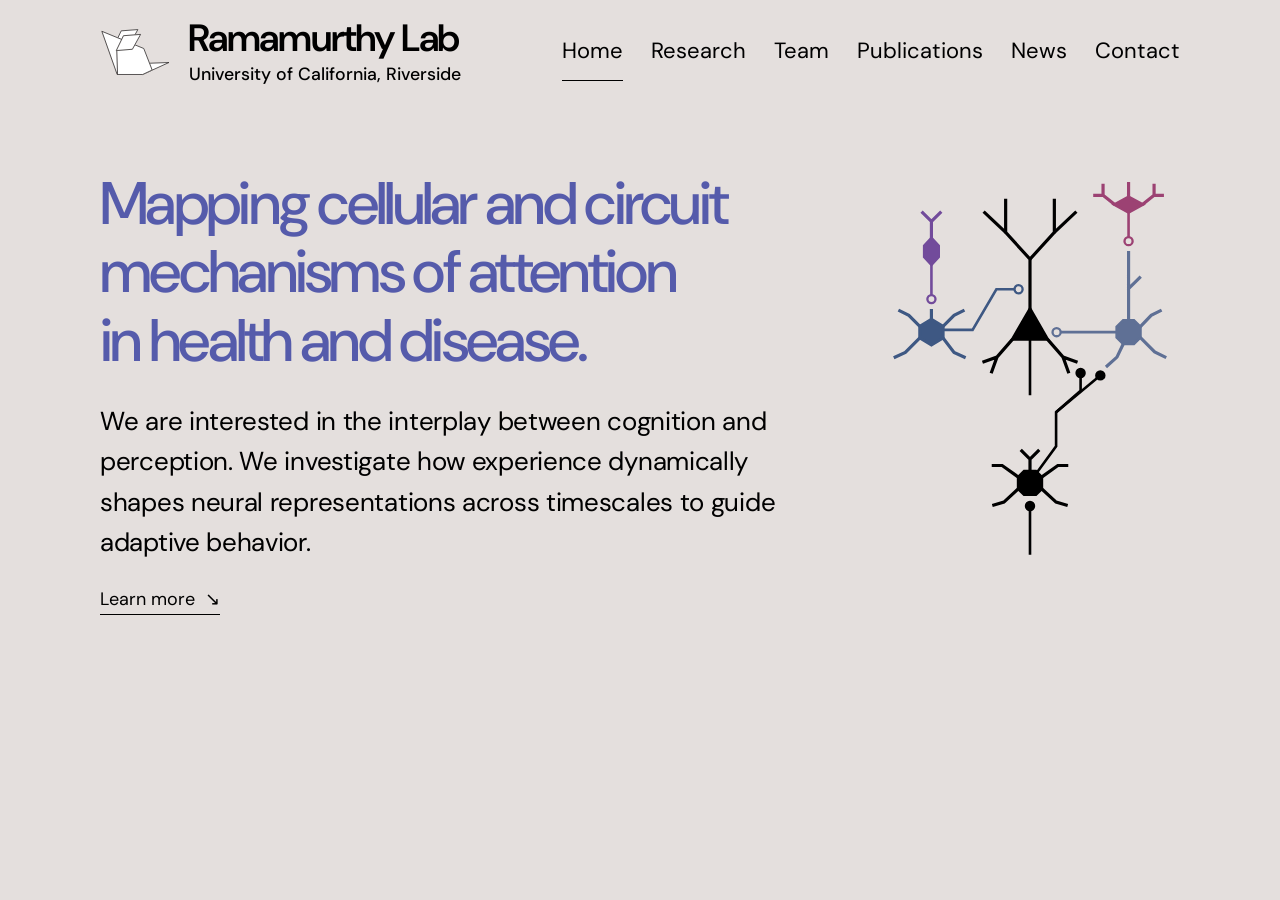
==== index.html @ 8defeff4 "Apply the selected Light taupe background Set the shared page background to #e4dfdd, update the brow" ====
<!doctype html>
<html lang="en">
<head>
  <meta charset="utf-8">
  <meta name="viewport" content="width=device-width, initial-scale=1">
  <meta name="description" content="The Ramamurthy Lab at UC Riverside maps cellular and circuit mechanisms of attention in health and disease.">
  <meta name="theme-color" content="#e4dfdd">
  <title>Ramamurthy Lab | UC Riverside</title>
  <link rel="icon" href="/assets/favicon.ico" sizes="16x16 32x32 48x48">
  <link rel="icon" type="image/png" href="/assets/favicon-32.png" sizes="32x32">
  <link rel="icon" type="image/svg+xml" href="/assets/favicon.svg" sizes="any">
  <link rel="apple-touch-icon" href="/assets/apple-touch-icon.png" sizes="180x180">
  <link rel="stylesheet" href="/styles.css?v=10">
  <script src="/script.js?v=2" defer></script>
  <link rel="canonical" href="https://ramamurthylab.github.io/">
</head>
<body>
  <a class="skip-link" href="#main">Skip to content</a>
  <header class="site-header wrap">
    <a class="wordmark" href="/" aria-label="Ramamurthy Lab home">
      <img class="wordmark-logo" src="/assets/lab-logo.svg" width="160" height="111" alt="">
      <span class="wordmark-text"><span class="wordmark-name">Ramamurthy Lab</span><span class="wordmark-affiliation">University of California, Riverside</span></span>
    </a>
    <button class="menu-toggle" type="button" aria-expanded="false" aria-controls="main-nav" hidden>Menu <span aria-hidden="true">+</span></button>
    <nav id="main-nav" aria-label="Main navigation">
      <a href="/" aria-current="page">Home</a>
      <a href="/research/">Research</a>
      <a href="/team/">Team</a>
      <a href="/publications/">Publications</a>
      <a href="/news/">News</a>
      <a href="/contact/">Contact</a>
    </nav>
  </header>

  <main id="main">
    <section class="hero wrap" id="home" aria-labelledby="hero-title">
      <div class="hero-copy">
        <h1 id="hero-title">Mapping cellular and circuit<br class="wide-break"> mechanisms of attention<br class="wide-break"> in health and disease.</h1>
        <p class="hero-intro">We are interested in the interplay between cognition and perception. We investigate how experience dynamically shapes neural representations across timescales to guide adaptive behavior.</p>
        <a class="text-link hero-link" href="/research/">Learn more <span aria-hidden="true">↘</span></a>
      </div>
      <figure class="hero-visual">
        <!-- circuit:start -->
<svg class="attention-circuit" xmlns="http://www.w3.org/2000/svg" width="600" height="760" viewBox="0 0 600 760" fill="none" role="img" aria-label="Selected cortical circuit motifs" aria-describedby="circuit-desc">
  <desc id="circuit-desc">Balanced angular illustration of selected cortical inhibitory and feedforward circuit motifs. VIP inhibits SST neurons, which target pyramidal dendrites; NDNF inhibits PV neurons, which target the pyramidal perisomatic region. A lower excitatory neuron provides feedforward input to the pyramidal and PV neurons. Cell bodies are filled. Open circular terminals indicate inhibition and filled circular terminals indicate excitation. Each of the four interneurons has a distinct coordinated color. The background is transparent. This is a selection of connections, not a complete wiring diagram.</desc>
  <!-- Editing identities are retained in IDs; no labels are displayed.
       All synaptic terminals have the same radius. Inhibitory contacts are open;
       excitatory contacts and all somata are filled as requested.
       Every marker has an 8-unit visible gap to its postsynaptic target,
       measured between painted edges, including strokes and angled surfaces.
       Cell colors are illustrative, not a universal molecular palette.
       Evidence and scope: see CIRCUIT-SOURCES.md. -->
  <g stroke-linejoin="miter" stroke-linecap="butt" stroke-miterlimit="4" stroke-width="5.5">
    <g id="pyramidal-neuron" stroke="#000000">
      <path id="pyramidal-soma" fill="#000000" d="M300 280 270 332H330Z"/>
      <path id="pyramidal-apical" d="M300 280V194L258 148V90"/>
      <path id="pyramidal-apical-fork" d="M300 194 342 148V90"/>
      <path id="pyramidal-tuft-left" d="M258 148 220 112"/>
      <path id="pyramidal-tuft-right" d="M342 148 380 112"/>
      <path id="pyramidal-basal-left" d="M270 332 243 363 218 372 M243 363 233 391"/>
      <path id="pyramidal-basal-right" d="M330 332 357 363 382 372 M357 363 367 391"/>
      <path id="pyramidal-axon" stroke-width="4.5" d="M300 332V429"/>
    </g>
    <g id="vip-interneuron" stroke="#724B9B">
      <path id="vip-bipolar-soma" fill="#724B9B" d="M130 158 142 171V190L130 203 118 190V171Z"/>
      <path id="vip-dendrite" d="M130 158V129L113 112 M130 129 147 112"/>
      <path id="vip-to-sst" stroke-width="4.5" d="M130 203V256"/>
      <circle id="vip-inhibitory-contact" stroke-width="4" cx="130" cy="263" r="7"/>
    </g>
    <g id="sst-interneuron" stroke="#3E5883">
      <path id="sst-multipolar-soma" fill="#3E5883" d="M130 298 150 310V330L130 342 110 330V310Z"/>
      <path id="sst-dendrites" d="M130 298V280 M110 310 91 291 73 282 M150 310 169 291 187 282 M110 330 85 355 65 364 M150 330 169 355 189 364"/>
      <path id="sst-to-pyramidal-dendrite" stroke-width="4.5" d="M150 316H201L242 246H273.25"/>
      <circle id="sst-inhibitory-contact" stroke-width="4" cx="280.25" cy="246" r="7"/>
    </g>
    <g id="ndnf-interneuron" stroke="#9C4273">
      <path id="ndnf-horizontal-soma" fill="#9C4273" d="M446 100 470 87 494 100 470 113Z"/>
      <path id="ndnf-dendrites" d="M446 100 426 84V64 M426 84H409 M494 100 514 84V64 M514 84H531 M470 87V61"/>
      <path id="ndnf-to-pv" stroke-width="4.5" d="M470 113V156"/>
      <circle id="ndnf-inhibitory-contact" stroke-width="4" cx="470" cy="163" r="7"/>
    </g>
    <g id="pv-interneuron" stroke="#5F7095">
      <path id="pv-compact-soma" fill="#5F7095" d="M461 300H479L490 311V329L479 340H461L450 329V311Z"/>
      <path id="pv-upper-dendrite" d="M470 300V180 M470 245 491 224"/>
      <path id="pv-dendrites" d="M490 311 509 291 527 282 M490 329 515 354 535 364 M461 340 450 363 431 380"/>
      <path id="pv-to-pyramidal-soma" stroke-width="4.5" d="M450 320H352.878"/>
      <circle id="pv-inhibitory-contact" stroke-width="4" cx="345.878" cy="320" r="7"/>
    </g>
    <g id="layer-four-excitatory-neuron" stroke="#000000">
      <path id="stellate-soma" fill="#000000" d="M290 560H310L320 570V590L310 600H290L280 590V570Z"/>
      <path id="stellate-dendrites" d="M300 560V539L284 523 M300 539 316 523 M280 570 252 550H234 M280 590 255 613 235 619 M320 590 345 613 365 619 M320 570 348 550H366"/>
      <path id="feedforward-to-pyramidal" stroke-width="4.5" d="M312 562 345 517V458L387.263 421V397.419"/>
      <circle id="feedforward-pyramidal-excitatory-contact" fill="#000000" stroke-width="4" cx="387.263" cy="390.419" r="7"/>
      <path id="feedforward-to-pv" stroke-width="4.5" d="M345 458 415.923 399.019"/>
      <circle id="feedforward-pv-excitatory-contact" fill="#000000" stroke-width="4" cx="421.305" cy="394.543" r="7"/>
    </g>
    <g id="feedforward-sensory-input" stroke="#000000">
      <path stroke-width="4.5" d="M300 704V626.75"/>
      <circle id="sensory-input-excitatory-contact" fill="#000000" stroke-width="4" cx="300" cy="619.75" r="7"/>
    </g>
  </g>
</svg>
        <!-- circuit:end -->
      </figure>
    </section>
  </main>
</body>
</html>
---- styles.css ----
/* latin-ext */
@font-face {
  font-family: 'DM Sans';
  font-style: italic;
  font-weight: 100 1000;
  font-display: swap;
  src: url(assets/fonts/dm-sans-latin-ext-italic.woff2) format('woff2');
  unicode-range: U+0100-02BA, U+02BD-02C5, U+02C7-02CC, U+02CE-02D7, U+02DD-02FF, U+0304, U+0308, U+0329, U+1D00-1DBF, U+1E00-1E9F, U+1EF2-1EFF, U+2020, U+20A0-20AB, U+20AD-20C0, U+2113, U+2C60-2C7F, U+A720-A7FF;
}
/* latin */
@font-face {
  font-family: 'DM Sans';
  font-style: italic;
  font-weight: 100 1000;
  font-display: swap;
  src: url(assets/fonts/dm-sans-latin-italic.woff2) format('woff2');
  unicode-range: U+0000-00FF, U+0131, U+0152-0153, U+02BB-02BC, U+02C6, U+02DA, U+02DC, U+0304, U+0308, U+0329, U+2000-206F, U+20AC, U+2122, U+2191, U+2193, U+2212, U+2215, U+FEFF, U+FFFD;
}
/* latin-ext */
@font-face {
  font-family: 'DM Sans';
  font-style: normal;
  font-weight: 100 1000;
  font-display: swap;
  src: url(assets/fonts/dm-sans-latin-ext-normal.woff2) format('woff2');
  unicode-range: U+0100-02BA, U+02BD-02C5, U+02C7-02CC, U+02CE-02D7, U+02DD-02FF, U+0304, U+0308, U+0329, U+1D00-1DBF, U+1E00-1E9F, U+1EF2-1EFF, U+2020, U+20A0-20AB, U+20AD-20C0, U+2113, U+2C60-2C7F, U+A720-A7FF;
}
/* latin */
@font-face {
  font-family: 'DM Sans';
  font-style: normal;
  font-weight: 100 1000;
  font-display: swap;
  src: url(assets/fonts/dm-sans-latin-normal.woff2) format('woff2');
  unicode-range: U+0000-00FF, U+0131, U+0152-0153, U+02BB-02BC, U+02C6, U+02DA, U+02DC, U+0304, U+0308, U+0329, U+2000-206F, U+20AC, U+2122, U+2191, U+2193, U+2212, U+2215, U+FEFF, U+FFFD;
}
@font-face {
  font-family: "Manrope";
  font-style: normal;
  font-weight: 400;
  font-display: swap;
  src: url("assets/fonts/Manrope-Regular.ttf") format("truetype");
}
@font-face {
  font-family: "Manrope";
  font-style: normal;
  font-weight: 500;
  font-display: swap;
  src: url("assets/fonts/Manrope-Medium.ttf") format("truetype");
}
@font-face {
  font-family: "Manrope";
  font-style: normal;
  font-weight: 600;
  font-display: swap;
  src: url("assets/fonts/Manrope-SemiBold.ttf") format("truetype");
}
:root {
  --paper: #e4dfdd;
  --white: #ffffff;
  --ink: #000000;
  --muted: var(--ink);
  --accent: var(--ink);
  --heading: #555bab;
  --question-highlight: #e2c04a;
  --line: rgba(0, 0, 0, .2);
  --wash: var(--paper);
  --font: "DM Sans", "Manrope", "Helvetica Neue", Arial, sans-serif;
  --width: 1080px;
  color-scheme: light;
}
* { box-sizing: border-box; }
html { scroll-behavior: smooth; scroll-padding-top: 2rem; }
body { margin: 0; background: var(--paper); color: var(--ink); font-family: var(--font); font-size: 18px; line-height: 1.65; -webkit-font-smoothing: antialiased; }
a { color: var(--accent); text-decoration-thickness: 1px; text-underline-offset: .23em; }
a:hover { color: var(--accent); }
a, button, summary { -webkit-tap-highlight-color: transparent; }
a:focus-visible, button:focus-visible, summary:focus-visible, video:focus-visible { outline: 2px solid var(--accent); outline-offset: 5px; }
button { font: inherit; }
::selection { background: var(--ink); color: var(--paper); }
.wrap { width: min(var(--width), calc(100% - 96px)); margin-inline: auto; }
.skip-link { position: absolute; top: -100px; left: 24px; padding: 10px 16px; background: var(--white); z-index: 20; }
.skip-link:focus { top: 12px; }
.site-header { min-height: 104px; display: flex; align-items: center; justify-content: space-between; gap: 32px; }
.wordmark { display: inline-flex; align-items: center; flex-shrink: 0; gap: 16px; font-size: 38px; font-weight: 600; line-height: 1.1; text-decoration: none; letter-spacing: -1.2px; white-space: nowrap; }
.wordmark-logo { display: block; width: 72px; height: auto; flex: none; }
.wordmark-text { display: flex; flex-direction: column; align-items: flex-start; gap: 4px; }
.wordmark-name { display: block; }
.wordmark-affiliation { display: block; margin: 0; padding-left: 1.3502px; font-size: 17.66px; font-weight: 500; line-height: 1.3; letter-spacing: 0; color: var(--ink); }
nav { display: flex; flex-wrap: wrap; column-gap: 28px; row-gap: 8px; align-items: center; justify-content: flex-end; }
nav a { font-size: 22px; font-weight: 400; text-decoration: none; padding-block: 10px; border-bottom: 1px solid transparent; }
nav a:hover, nav a[aria-current="page"] { border-bottom-color: currentColor; }
.menu-toggle { display: none; }
.hero { --circuit-column-width: clamp(240px, 26vw, 300px); display: grid; grid-template-columns: minmax(0, 1fr) var(--circuit-column-width); align-items: center; column-gap: 48px; padding-block: 66px 64px; }
.hero-copy { min-width: 0; }
.hero-visual { margin: 0; min-width: 0; }
.hero-visual .attention-circuit { display: block; width: 100%; height: auto; aspect-ratio: 600 / 760; }
.hero-visual #pyramidal-neuron.is-highlighted { stroke: var(--question-highlight); }
.hero-visual #pyramidal-neuron.is-highlighted #pyramidal-soma { fill: var(--question-highlight); }
@media screen and (min-width: 851px) {
  /* Align the visible artwork, accounting for the SVG's transparent margins.
     Its old bottom is halfway down the row plus 0.54 times its original width.
     DM Sans's capital top sits about 0.195em below this heading's line-box top. */
  .hero-visual { --circuit-title-top: calc(clamp(42px, 4.9vw, 60px) * .195); position: relative; align-self: stretch; min-height: calc(var(--circuit-column-width) * 760 / 600); }
  .hero-visual .attention-circuit { position: absolute; left: 50%; top: var(--circuit-title-top); width: auto; max-width: none; height: calc((50% + var(--circuit-column-width) * .54 - var(--circuit-title-top)) * 760 / 643); transform: translate(-50%, -8.0263157895%); }
}
h1, h2, h3, p { margin-top: 0; }
h1, h2, h3 { font-weight: 500; }
h1 { color: var(--heading); font-size: clamp(42px, 4.9vw, 60px); line-height: 1.14; letter-spacing: -.045em; margin-bottom: 26px; }
.hero-intro { font-size: clamp(21px, 2.3vw, 26px); line-height: 1.55; max-width: 790px; letter-spacing: -.3px; margin-bottom: 22px; }
.accent { color: var(--accent); }
.text-link { display: inline; text-decoration: none; border-bottom: 1px solid currentColor; padding-bottom: 3px; font-size: 16px; line-height: 1.7; }
.text-link span { display: inline-block; margin-left: 5px; }
.hero-link { font-size: 18px; }
.section { padding-block: 56px; border-top: 1px solid var(--line); }
.section-heading { margin-bottom: 24px; }
h2 { font-size: clamp(34px, 3.65vw, 46px); line-height: 1.2; letter-spacing: -.03em; color: var(--accent); margin-bottom: 0; }
.section-intro { max-width: 790px; font-size: 20px; line-height: 1.65; margin-bottom: 48px; }
.research-topics { display: grid; grid-template-columns: repeat(3, minmax(0, 1fr)); gap: 36px; }
.research-topic h3 { color: var(--accent); font-size: 23px; line-height: 1.3; letter-spacing: -.4px; margin: 0; text-align: left; text-wrap: balance; }
.question-line-break { display: none; }
@media (min-width: 851px) {
  .research-topic:nth-child(2) h3 { text-align: center; }
  .research-topic:last-child h3 { inline-size: max-content; max-inline-size: 100%; margin-inline-start: auto; text-align: left; }
  .question-line-break { display: initial; }
}
.question-text { box-decoration-break: clone; -webkit-box-decoration-break: clone; background-color: transparent; box-shadow: .1em 0 transparent, -.1em 0 transparent; transition: background-color .16s ease, box-shadow .16s ease; }
@media (hover: hover) {
  .research-topic:hover .question-text { background-color: var(--question-highlight); box-shadow: .1em 0 var(--question-highlight), -.1em 0 var(--question-highlight); }
}
@media (prefers-reduced-motion: reduce) { .question-text { transition: none; } }
.current-research { margin-top: 44px; padding-top: 36px; border-top: 1px solid var(--line); }
.research-summary { width: 100%; }
.research-summary p { font-size: 17px; line-height: 1.7; margin: 0 0 18px; }
.research-summary p:last-child { margin-bottom: 0; }
.research-summary a { color: var(--heading); text-decoration-color: var(--line); }
.research-summary a:hover, .research-summary a:focus-visible { text-decoration-color: currentColor; }
.methods { width: 100%; margin-top: 40px; padding-top: 36px; border-top: 1px solid var(--line); }
.methods-copy { width: 100%; }
.methods-copy h2 { color: var(--heading); font-size: 38px; line-height: 1.2; letter-spacing: -.03em; margin-bottom: 24px; }
.methods-copy p { font-size: 17px; }
.methods-copy p:last-child { margin-bottom: 0; }
.methods-figure { margin: 28px 0 0; background: transparent; }
.methods-figure img { display: block; width: 100%; height: auto; }
.methods-figure figcaption { margin-top: 12px; font-size: 15px; line-height: 1.6; color: var(--heading); text-align: right; }
.methods-figure figcaption a { color: inherit; text-decoration-color: var(--line); }
.methods-figure figcaption a:hover, .methods-figure figcaption a:focus-visible { text-decoration-color: currentColor; }
figcaption { color: var(--muted); font-size: 13px; line-height: 1.6; margin-top: 14px; }
.people-section { background: var(--paper); }
.people-section > .wrap { max-width: 800px; }
.team-intro { display: grid; grid-template-columns: 1fr; gap: 24px; margin-bottom: 32px; }
.pi-profile { display: grid; grid-template-columns: minmax(0, max-content) max-content; align-items: baseline; gap: 48px; width: 100%; min-width: 0; }
.pi-details { min-width: 0; }
.pi-profile .role { margin-bottom: 0; line-height: 1.5; }
.team-photo { margin: 0; min-width: 0; width: 100%; }
.team-photo img { display: block; width: 100%; height: auto; }
.pi-profile h3 { font-size: 29px; letter-spacing: -.6px; color: var(--accent); line-height: 1.3; margin-bottom: 8px; }
.role { font-size: 17px; line-height: 1.6; margin-bottom: 18px; }
.profile-links { display: flex; flex-direction: column; align-items: flex-start; gap: 4px; }
.profile-links .text-link { border-bottom: 0; padding-bottom: 0; text-decoration: none; line-height: 1.5; }
.profile-links .profile-link-label { display: inline; margin: 0; text-decoration: underline; text-decoration-color: var(--line); text-decoration-thickness: 1px; text-underline-offset: .23em; }
.profile-links a:hover .profile-link-label, .profile-links a:focus-visible .profile-link-label { text-decoration-color: currentColor; }
.profile-links .bluesky-link { display: inline-flex; align-items: center; gap: 6px; }
.bluesky-icon { display: block; width: 18px; height: 18px; flex: none; }
.cv-placeholder { color: var(--accent); border-bottom-color: transparent; cursor: default; }
.team-roster { display: grid; gap: 28px; }
.team-group { min-width: 0; }
.team-group h3 { font-size: 24px; font-weight: 600; line-height: 1.3; letter-spacing: -.02em; color: var(--accent); margin: 0 0 12px; }
.people-list { display: grid; grid-template-columns: 1fr; gap: 8px; list-style: none; margin: 0; padding: 0; }
.people-list li { display: flex; flex-wrap: wrap; align-items: baseline; column-gap: 18px; min-width: 0; }
.person-name { display: block; font-size: 18px; font-weight: 500; line-height: 1.5; }
.comma-list { margin: 0; font-size: 18px; font-weight: 500; line-height: 1.65; }
.comma-list .person-name { display: inline; white-space: nowrap; }
.person-detail { display: block; font-size: 18px; line-height: 1.5; color: var(--muted); margin: 0; }
.graduate-list { grid-template-columns: max-content minmax(0, 1fr); column-gap: 18px; }
.graduate-list li { display: grid; grid-column: 1 / -1; grid-template-columns: subgrid; }
.feed-section { border-top: 0; }
.publication-heading { display: flex; align-items: flex-end; justify-content: space-between; gap: 28px; margin-bottom: 24px; }
.publication-heading > a { flex-shrink: 0; }
.publications-list { list-style: none; margin: 0; padding: 0; }
.publications-list > li { display: grid; grid-template-columns: 90px 1fr; gap: 22px; padding-block: 22px; border-top: 1px solid var(--line); }
.publications-list > li:first-child { border-top: 0; }
.publications-list > li[hidden] { display: none; }
.pub-year { color: var(--accent); font-size: 16px; padding-top: 4px; }
.publications-list h3 { font-size: 22px; line-height: 1.45; letter-spacing: -.25px; margin-bottom: 11px; }
.publications-list h3 a { color: var(--ink); text-decoration: underline; text-decoration-color: var(--line); }
.publications-list h3 a:hover, .publications-list h3 a:focus-visible { color: var(--accent); text-decoration-color: currentColor; }
.authors { font-size: 15px; color: var(--muted); margin-bottom: 8px; line-height: 1.7; }
.journal { font-size: 15px; margin-bottom: 0; color: var(--accent); }
.pub-coverage { display: flex; flex-wrap: wrap; gap: 6px 18px; margin: 8px 0 0; font-size: 15px; line-height: 1.6; color: var(--heading); }
.pub-coverage a { color: inherit; text-decoration: underline; text-decoration-color: var(--line); }
.pub-coverage a:hover, .pub-coverage a:focus-visible { text-decoration-color: currentColor; }
.feed-toggle { display: block; width: fit-content; background: none; border: 0; border-bottom: 1px solid currentColor; color: var(--accent); padding: 8px 0; margin: 16px 0 0; font-size: 16px; cursor: pointer; }
.feed-toggle[hidden] { display: none; }
.news-feed { max-width: 820px; }
.news-entry { padding-block: 4px; }
.news-entry[hidden] { display: none; }
.news-entry + .news-entry { margin-top: 24px; padding-top: 24px; border-top: 1px solid var(--line); }
.news-date { display: block; font-size: 15px; color: var(--muted); margin-bottom: 10px; }
.news-entry h3 { font-size: clamp(23px, 2.6vw, 30px); line-height: 1.4; letter-spacing: -.02em; margin: 0; }
.news-photos { margin-top: 14px; }
.news-photos > summary { width: fit-content; padding-block: 5px; font-size: 16px; line-height: 1.5; cursor: pointer; }
.news-photos > summary span { text-decoration: underline; text-decoration-color: var(--line); text-decoration-thickness: 1px; text-underline-offset: .23em; }
.news-photos > summary:hover span, .news-photos > summary:focus-visible span { text-decoration-color: currentColor; }
.news-photos .news-photos-close-label, .news-photos[open] .news-photos-open-label { display: none; }
.news-photos[open] .news-photos-close-label { display: inline; }
.news-gallery { display: grid; grid-template-columns: repeat(auto-fit, minmax(min(100%, 260px), 1fr)); gap: 20px; margin-top: 16px; }
.news-gallery figure { min-width: 0; margin: 0; }
.news-gallery img { display: block; width: 100%; height: auto; }
.news-gallery figcaption { margin-top: 8px; font-size: 14px; line-height: 1.5; }
.contact-section { background: var(--wash); }
.contact-section .section-heading { text-align: left; }
.contact-grid { display: grid; grid-template-columns: repeat(2, minmax(0, 1fr)); width: 100%; max-width: 820px; margin-inline: auto; column-gap: 40px; row-gap: 28px; }
.contact-copy { grid-column: 2; min-width: 0; text-align: left; }
.recruitment-contact { grid-column: 1; min-width: 0; display: grid; gap: 28px; align-content: start; }
.undergraduate-contact { grid-column: 1; min-width: 0; }
.recruitment-contact h3 { font-size: 24px; line-height: 1.3; letter-spacing: -.4px; margin: 0 0 12px; }
.recruitment-contact p { font-size: 17px; margin-bottom: 18px; }
.graduate-contact p:last-child { margin-bottom: 0; }
.graduate-contact a { text-decoration-color: var(--line); }
.graduate-contact a:hover, .graduate-contact a:focus-visible { text-decoration-color: currentColor; }
.undergraduate-contact .ra-openings { margin: 0 0 14px; font-size: 16px; line-height: 1.55; }
.ra-openings strong { color: var(--heading); font-weight: 700; letter-spacing: .035em; }
.application-link { font-size: 17px; }
.application-section:not(:target) { display: none; }
.application-layout { max-width: 820px; margin-inline: auto; }
.application-back { display: inline-block; margin-bottom: 24px; }
.application-intro { font-size: 17px; max-width: 680px; margin-bottom: 28px; }
.application-waitlist { font-size: 17px; max-width: 680px; margin-bottom: 16px; }
.application-fields { display: grid; grid-template-columns: repeat(6, minmax(0, 1fr)); column-gap: 24px; row-gap: 24px; }
.form-field { min-width: 0; grid-column: span 3; }
.form-field-third { grid-column: span 2; }
.form-field-wide { grid-column: 1 / -1; }
.form-field label { display: block; font-size: 17px; font-weight: 600; line-height: 1.4; margin-bottom: 8px; }
.form-field input, .form-field select, .form-field textarea { display: block; width: 100%; min-height: 48px; padding: 11px 13px; font: inherit; font-size: 16px; line-height: 1.5; color: var(--ink); background: rgba(255,255,255,.45); border: 1px solid rgba(0,0,0,.4); border-radius: 3px; }
.form-field textarea { resize: vertical; }
.form-field input:focus-visible, .form-field select:focus-visible, .form-field textarea:focus-visible { outline: 2px solid var(--heading); outline-offset: 3px; }
.form-field input[type="file"] { padding: 8px; }
.form-field input[type="file"]::file-selector-button { font: inherit; margin-right: 12px; padding: 6px 10px; color: var(--ink); background: transparent; border: 1px solid var(--ink); border-radius: 2px; cursor: pointer; }
.field-help { font-size: 14px; line-height: 1.5; margin: -1px 0 10px; }
.field-error { font-size: 14px; line-height: 1.5; margin: 8px 0 0; font-weight: 600; }
.application-privacy { margin: 24px 0 18px; font-size: 14px; line-height: 1.6; }
.application-status { padding: 12px 14px; margin: 0 0 18px; border-left: 3px solid var(--heading); background: rgba(255,255,255,.35); font-size: 15px; line-height: 1.5; }
.application-submit { padding: 12px 20px; border: 1px solid var(--ink); border-radius: 3px; font: inherit; font-size: 17px; font-weight: 500; color: var(--ink); background: transparent; cursor: pointer; }
.application-submit:hover { background: rgba(255,255,255,.45); }
.application-submit:disabled { opacity: .55; cursor: not-allowed; }
.email-link { font-size: 17px; letter-spacing: 0; display: inline-block; margin-bottom: 12px; }
.contact-copy > p { font-size: 17px; }
address { font-size: 17px; font-style: normal; line-height: 1.75; margin-block: 20px; }
address a { text-decoration: none; color: inherit; }
.map-location { margin-bottom: 20px; }
.map-location strong { font-weight: 500; }
.contact-links { display: flex; justify-content: flex-start; flex-wrap: wrap; column-gap: 24px; row-gap: 14px; }
.contact-links .text-link { font-size: 15px; }
.map-panel { grid-column: 1 / -1; min-width: 0; }
.lab-map { width: 100%; height: 440px; background: #f7f7f7; isolation: isolate; z-index: 0; font-family: "Helvetica Neue", Helvetica, Arial, sans-serif; }
.lab-map:focus-visible { outline: 2px solid #333; outline-offset: 4px; }
.lab-map a, .lab-map a:hover { color: #333; }
.lab-map .leaflet-control-attribution { font-size: 10px; padding: 2px 5px; background: rgba(255,255,255,.88); }
.lab-map .leaflet-control-attribution a { text-decoration: none; }
.lab-map .leaflet-bar { border: 0; box-shadow: 0 1px 5px #0003; }
.lab-map .leaflet-bar a, .lab-map-reset button { width: 36px; height: 36px; line-height: 36px; color: #222; background: #fff; text-decoration: none; border: 0; }
.lab-map .leaflet-bar a:hover, .lab-map-reset button:hover { background: #eee; }
.lab-map .leaflet-bar a:first-child { border-bottom: 1px solid #ddd; }
.lab-map-reset button { display: grid; place-items: center; cursor: pointer; border-radius: 3px; padding: 0; }
.lab-map-label { background: transparent; border: 0; pointer-events: none; }
.lab-map-label span { display: block; transform: translate(-50%, -50%); text-align: center; font-size: 12px; line-height: 1.18; font-weight: 400; color: #707070; text-shadow: 0 0 3px #fff, 0 0 3px #fff, 0 0 3px #fff; }
.lab-map-label.building-label span { color: #5a5a5a; }
.lab-map .lab-map-tooltip { background: transparent; box-shadow: none; border: 0; padding: 0 5px; font-size: 12px; font-weight: 500; color: #222; text-shadow: 0 0 3px #fff, 0 0 3px #fff, 0 0 3px #fff; }
.lab-map .lab-map-tooltip::before { display: none; }
.lab-map-pin { background: transparent; border: 0; }
.lab-map-pin svg { display: block; }
.lab-map .leaflet-control-scale-line { border-color: #666; color: #555; background: #ffffffb8; }
@media (max-width: 1080px) {
  .wordmark { font-size: 30px; gap: 12px; }
  .wordmark-logo { width: 56px; }
  .wordmark-affiliation { font-size: 14.31px; padding-left: 1.081px; }
  nav { column-gap: 17px; }
  nav a { font-size: 18px; }
}
@media (max-width: 950px) {
  .wrap { width: calc(100% - 64px); }
  .site-header { align-items: flex-start; padding-block: 24px; min-height: 100px; gap: 20px; }
  .wordmark { font-size: 30px; }
  .wordmark-affiliation { font-size: 14.31px; padding-left: 1.081px; }
  nav { column-gap: 17px; padding-top: 1px; }
  nav a { font-size: 18px; }
  .hero { padding-block: 60px 54px; column-gap: 32px; }
  .research-topics { gap: 26px; }
}
@media (max-width: 850px) {
  .hero { grid-template-columns: 1fr; gap: 28px; }
  .hero-visual { width: min(100%, 280px); justify-self: center; }
  .hero .wide-break { display: none; }
  .research-topics { grid-template-columns: 1fr; gap: 24px; }
}
@media (max-width: 700px) {
  .wrap { width: calc(100% - 40px); }
  .site-header { position: relative; min-height: 96px; padding-block: 22px; flex-wrap: wrap; }
  .wordmark { font-size: 27px; }
  .wordmark-affiliation { font-size: 12.94px; padding-left: .98px; }
  .menu-toggle:not([hidden]) { display: flex; gap: 12px; padding: 5px 0 5px 12px; margin-left: auto; color: var(--accent); border: 0; background: none; font-size: 16px; align-items: center; cursor: pointer; }
  .menu-toggle span { font-size: 21px; line-height: 1; }
  nav { width: 100%; justify-content: flex-start; column-gap: 18px; row-gap: 4px; padding-top: 10px; }
  .js nav { display: none; }
  .js nav.is-open { display: flex; }
  nav a { font-size: 15px; }
  .hero { padding-block: 44px 42px; }
  h1 { font-size: clamp(38px, 7.4vw, 50px); line-height: 1.17; margin-bottom: 27px; letter-spacing: -.038em; }
  .wide-break { display: none; }
  .hero-intro { font-size: 21px; max-width: 560px; line-height: 1.6; }
  .section { padding-block: 40px; }
  h2 { font-size: 35px; }
  .section-intro { font-size: 18px; margin-bottom: 35px; }
  .research-topic h3 { font-size: 24px; }
  .current-research { margin-top: 36px; padding-top: 28px; }
  .methods { margin-top: 30px; padding-top: 28px; }
  .methods-copy h2 { font-size: 34px; }
  .contact-grid { grid-template-columns: 1fr; row-gap: 24px; }
  .team-intro { margin-bottom: 24px; }
  .publication-heading { flex-direction: column; align-items: flex-start; gap: 18px; margin-bottom: 24px; }
  .publications-list > li { grid-template-columns: 1fr; gap: 10px; padding-block: 20px; }
  .pub-year { font-size: 14px; }
  .publications-list h3 { font-size: 20px; }
  .contact-copy { grid-column: 1; }
  .lab-map { height: 340px; }
  .application-fields { grid-template-columns: 1fr; row-gap: 20px; }
  .form-field, .form-field-third { grid-column: 1 / -1; }
}
@media (max-width: 520px) {
  .site-header { column-gap: 12px; }
  .wordmark { font-size: clamp(22px, 5.85vw, 27px); gap: 10px; }
  .wordmark-logo { width: 40px; }
  .wordmark-affiliation { font-size: calc(.502em - .614px); }
  .menu-toggle:not([hidden]) { gap: 8px; padding-left: 0; }
  .pi-profile { grid-template-columns: 1fr; align-items: start; gap: 14px; }
  .graduate-list { grid-template-columns: 1fr; }
}
@media (max-width: 360px) {
  .site-header { column-gap: 10px; }
  .wordmark { gap: 8px; }
  .wordmark-logo { width: 32px; }
}
@media (prefers-reduced-motion: reduce) { html { scroll-behavior: auto; } }
@media print {
  body { background: white; color: black; font-size: 11pt; }
  .wrap { width: 100%; }
  .site-header { min-height: 0; padding-bottom: 20px; }
  nav, .menu-toggle, .hero-link, video, .map-panel, .publications-toggle, .news-toggle { display: none !important; }
  .news-entry[hidden] { display: block; }
  .publications-list > li[hidden] { display: grid; }
  .hero, .section { padding-block: 25px; }
  .hero { grid-template-columns: 1fr; gap: 18px; }
  .hero-visual { width: 140px; justify-self: start; }
  h1 { font-size: 34pt; }
  h2 { font-size: 23pt; }
  .methods { padding-top: 20px; margin-top: 25px; }
  .research-topic, .publications-list li, .pi-profile { break-inside: avoid; }
}

/* Undergraduate application, shared with the hosted form. */
.application-honeypot { display: none; }
.application-fields[hidden] { display: none; }
.standalone-application { padding-block: 38px 64px; }
.application-brand { margin: 0 0 34px; font-size: 23px; font-weight: 600; line-height: 1.4; }
.application-brand span { display: block; font-size: 15px; font-weight: 400; margin-top: 3px; }
.application-status:focus { outline: none; }
.application-status a { display: block; width: fit-content; margin-top: 6px; }

/* Keep page names available to assistive technology without a visible title. */
.visually-hidden { position: absolute; width: 1px; height: 1px; padding: 0; margin: -1px; overflow: hidden; clip: rect(0, 0, 0, 0); clip-path: inset(50%); white-space: nowrap; border: 0; }
.research-questions-title { margin-bottom: 24px; }
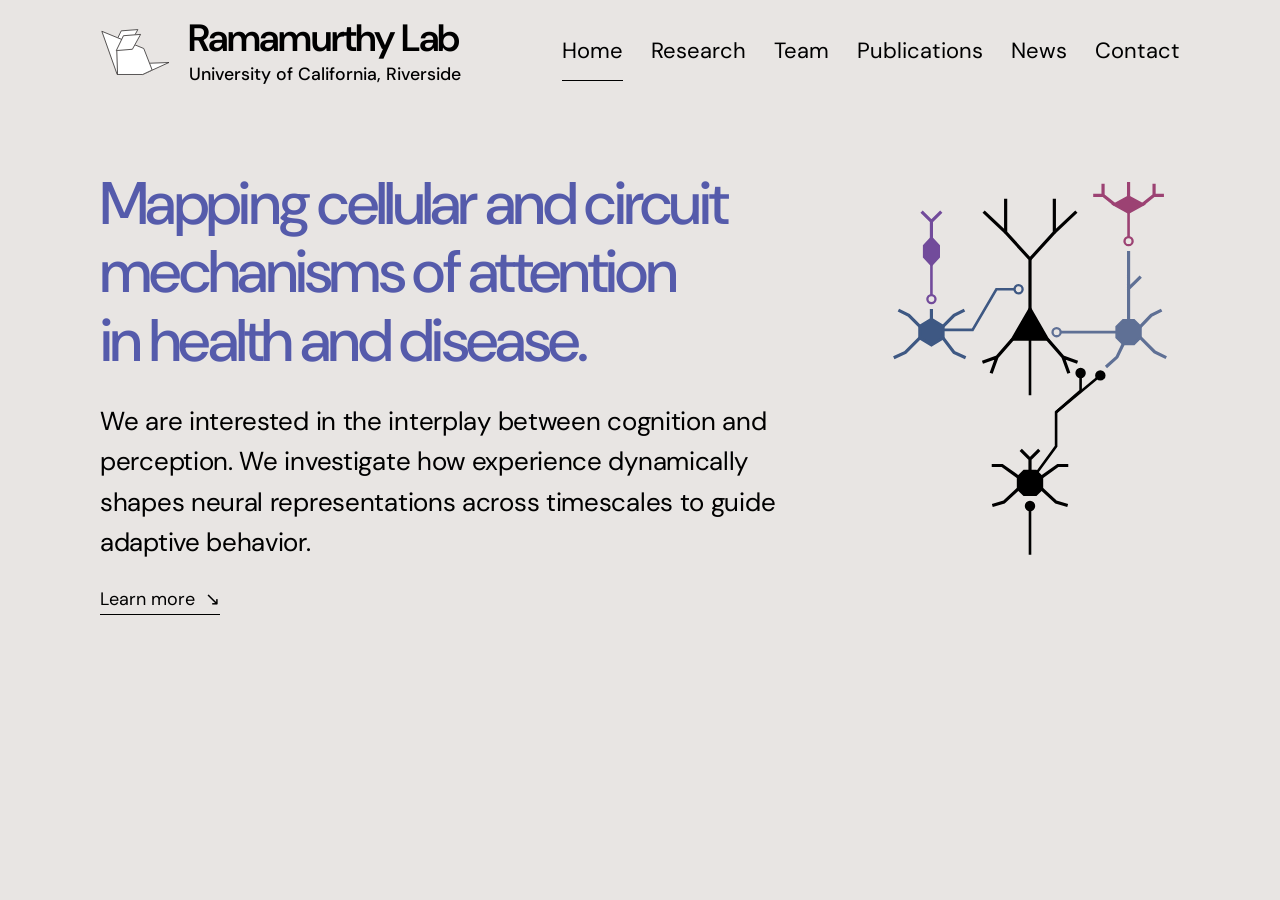
==== commit d02b7902: "Switch the overall background to Cool greige Apply #e8e5e3 to the shared page background and browser" ====
--- a/index.html
+++ b/index.html
@@ -4,13 +4,13 @@
   <meta charset="utf-8">
   <meta name="viewport" content="width=device-width, initial-scale=1">
   <meta name="description" content="The Ramamurthy Lab at UC Riverside maps cellular and circuit mechanisms of attention in health and disease.">
-  <meta name="theme-color" content="#e4dfdd">
+  <meta name="theme-color" content="#e8e5e3">
   <title>Ramamurthy Lab | UC Riverside</title>
-  <link rel="icon" href="/assets/favicon.ico" sizes="16x16 32x32 48x48">
-  <link rel="icon" type="image/png" href="/assets/favicon-32.png" sizes="32x32">
-  <link rel="icon" type="image/svg+xml" href="/assets/favicon.svg" sizes="any">
-  <link rel="apple-touch-icon" href="/assets/apple-touch-icon.png" sizes="180x180">
-  <link rel="stylesheet" href="/styles.css?v=10">
+  <link rel="icon" href="/assets/favicon.ico?v=2" sizes="16x16 32x32 48x48">
+  <link rel="icon" type="image/png" href="/assets/favicon-32.png?v=2" sizes="32x32">
+  <link rel="icon" type="image/svg+xml" href="/assets/favicon.svg?v=2" sizes="any">
+  <link rel="apple-touch-icon" href="/assets/apple-touch-icon.png?v=2" sizes="180x180">
+  <link rel="stylesheet" href="/styles.css?v=11">
   <script src="/script.js?v=2" defer></script>
   <link rel="canonical" href="https://ramamurthylab.github.io/">
 </head>
--- a/styles.css
+++ b/styles.css
@@ -56,7 +56,7 @@
   src: url("assets/fonts/Manrope-SemiBold.ttf") format("truetype");
 }
 :root {
-  --paper: #e4dfdd;
+  --paper: #e8e5e3;
   --white: #ffffff;
   --ink: #000000;
   --muted: var(--ink);
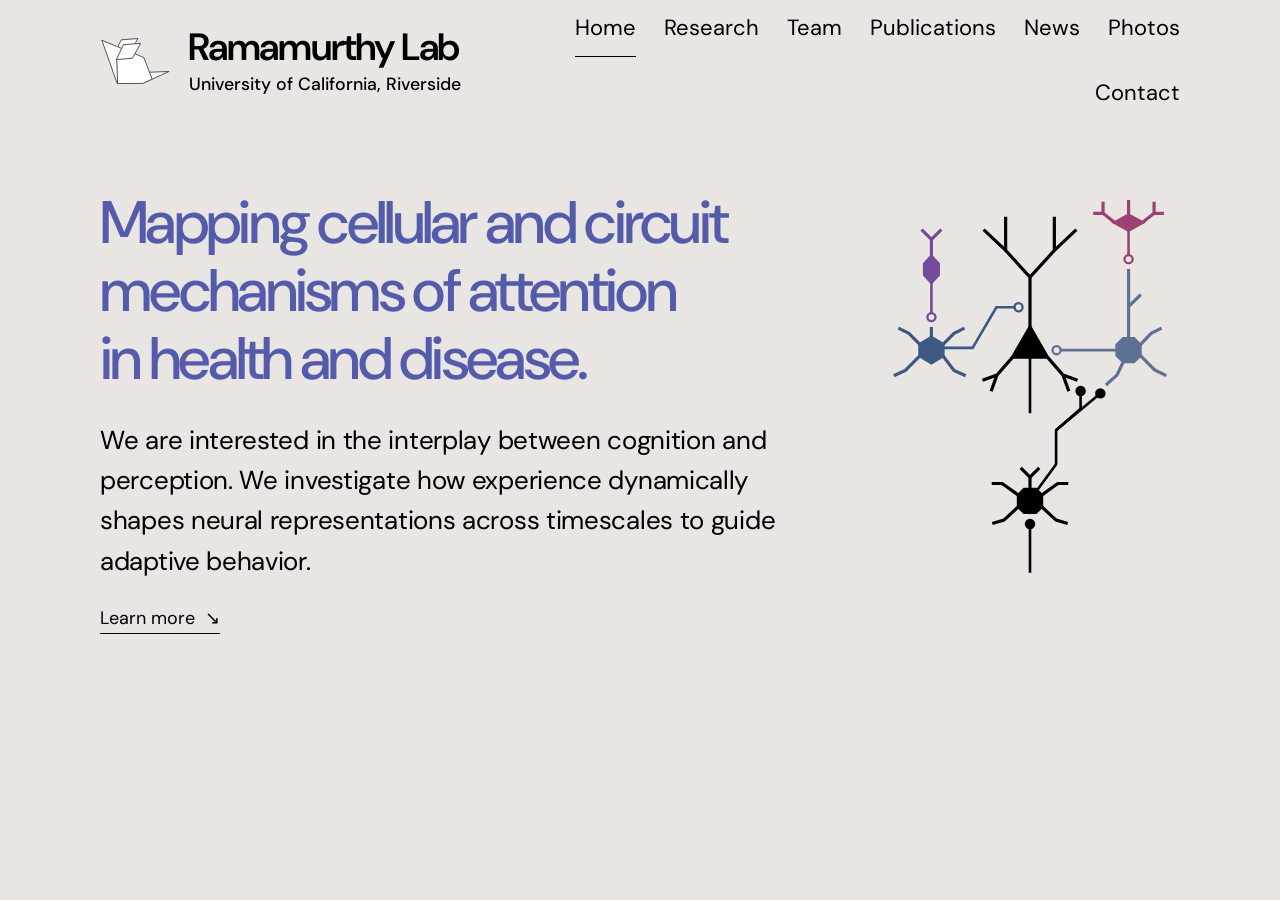
==== commit f73b5cb1: "Add Photos page and navigation tab across the lab website" ====
--- a/index.html
+++ b/index.html
@@ -6,11 +6,11 @@
   <meta name="description" content="The Ramamurthy Lab at UC Riverside maps cellular and circuit mechanisms of attention in health and disease.">
   <meta name="theme-color" content="#e8e5e3">
   <title>Ramamurthy Lab | UC Riverside</title>
-  <link rel="icon" href="/assets/favicon.ico?v=2" sizes="16x16 32x32 48x48">
-  <link rel="icon" type="image/png" href="/assets/favicon-32.png?v=2" sizes="32x32">
-  <link rel="icon" type="image/svg+xml" href="/assets/favicon.svg?v=2" sizes="any">
-  <link rel="apple-touch-icon" href="/assets/apple-touch-icon.png?v=2" sizes="180x180">
-  <link rel="stylesheet" href="/styles.css?v=11">
+  <link rel="icon" href="/assets/favicon.ico?v=4" sizes="16x16 32x32 48x48">
+  <link rel="icon" type="image/png" href="/assets/favicon-32.png?v=4" sizes="32x32">
+  <link rel="icon" type="image/svg+xml" href="/assets/favicon.svg?v=4" sizes="any">
+  <link rel="apple-touch-icon" href="/assets/apple-touch-icon.png?v=4" sizes="180x180">
+  <link rel="stylesheet" href="/styles.css?v=12">
   <script src="/script.js?v=2" defer></script>
   <link rel="canonical" href="https://ramamurthylab.github.io/">
 </head>
@@ -28,6 +28,7 @@
       <a href="/team/">Team</a>
       <a href="/publications/">Publications</a>
       <a href="/news/">News</a>
+      <a href="/photos/">Photos</a>
       <a href="/contact/">Contact</a>
     </nav>
   </header>
--- a/styles.css
+++ b/styles.css
@@ -114,6 +114,8 @@
 .hero-link { font-size: 18px; }
 .section { padding-block: 56px; border-top: 1px solid var(--line); }
 .section-heading { margin-bottom: 24px; }
+.page-title { color: var(--heading); font-size: clamp(34px, 3.65vw, 46px); line-height: 1.2; letter-spacing: -.03em; margin-bottom: 28px; }
+.contact-section .page-title { max-width: 820px; margin-inline: auto; }
 h2 { font-size: clamp(34px, 3.65vw, 46px); line-height: 1.2; letter-spacing: -.03em; color: var(--accent); margin-bottom: 0; }
 .section-intro { max-width: 790px; font-size: 20px; line-height: 1.65; margin-bottom: 48px; }
 .research-topics { display: grid; grid-template-columns: repeat(3, minmax(0, 1fr)); gap: 36px; }
@@ -152,7 +154,18 @@
 .pi-profile { display: grid; grid-template-columns: minmax(0, max-content) max-content; align-items: baseline; gap: 48px; width: 100%; min-width: 0; }
 .pi-details { min-width: 0; }
 .pi-profile .role { margin-bottom: 0; line-height: 1.5; }
-.team-photo { margin: 0; min-width: 0; width: 100%; }
+.team-photo,
+.news-gallery figure,
+.news-side-photo,
+.methods-motion {
+  margin: 0 auto;
+  min-width: 0;
+  width: min(100%, 680px);
+  padding: 6px;
+  background: #faf9f7;
+  border: 1px solid rgba(0, 0, 0, .10);
+  box-shadow: 0 2px 7px rgba(0, 0, 0, .07);
+}
 .team-photo img { display: block; width: 100%; height: auto; }
 .pi-profile h3 { font-size: 29px; letter-spacing: -.6px; color: var(--accent); line-height: 1.3; margin-bottom: 8px; }
 .role { font-size: 17px; line-height: 1.6; margin-bottom: 18px; }
@@ -192,22 +205,36 @@
 .pub-coverage a:hover, .pub-coverage a:focus-visible { text-decoration-color: currentColor; }
 .feed-toggle { display: block; width: fit-content; background: none; border: 0; border-bottom: 1px solid currentColor; color: var(--accent); padding: 8px 0; margin: 16px 0 0; font-size: 16px; cursor: pointer; }
 .feed-toggle[hidden] { display: none; }
+.news-section { max-width: 820px; }
 .news-feed { max-width: 820px; }
 .news-entry { padding-block: 4px; }
 .news-entry[hidden] { display: none; }
 .news-entry + .news-entry { margin-top: 24px; padding-top: 24px; border-top: 1px solid var(--line); }
-.news-date { display: block; font-size: 15px; color: var(--muted); margin-bottom: 10px; }
-.news-entry h3 { font-size: clamp(23px, 2.6vw, 30px); line-height: 1.4; letter-spacing: -.02em; margin: 0; }
-.news-photos { margin-top: 14px; }
-.news-photos > summary { width: fit-content; padding-block: 5px; font-size: 16px; line-height: 1.5; cursor: pointer; }
-.news-photos > summary span { text-decoration: underline; text-decoration-color: var(--line); text-decoration-thickness: 1px; text-underline-offset: .23em; }
-.news-photos > summary:hover span, .news-photos > summary:focus-visible span { text-decoration-color: currentColor; }
-.news-photos .news-photos-close-label, .news-photos[open] .news-photos-open-label { display: none; }
-.news-photos[open] .news-photos-close-label { display: inline; }
-.news-gallery { display: grid; grid-template-columns: repeat(auto-fit, minmax(min(100%, 260px), 1fr)); gap: 20px; margin-top: 16px; }
-.news-gallery figure { min-width: 0; margin: 0; }
-.news-gallery img { display: block; width: 100%; height: auto; }
+.news-date { display: block; font-size: 15px; font-weight: 500; color: var(--heading); margin-bottom: 10px; }
+.news-entry h3 { font-size: clamp(21px, 2.3vw, 27px); line-height: 1.45; letter-spacing: -.02em; margin: 0; }
+.news-toggle { color: var(--heading); }
+.news-gallery { display: flex; flex-wrap: wrap; justify-content: center; align-items: flex-start; gap: 20px; margin-top: 24px; }
+.news-gallery figure { width: fit-content; max-width: min(100%, 534px); margin: 0; }
+.news-gallery img { display: block; width: auto; max-width: 100%; height: auto; }
+/* Trim the top 110px of this 1200 × 937 photo without stretching it. */
+.news-gallery .news-photo--mahi { width: 520px; aspect-ratio: 1200 / 827; height: auto; object-fit: cover; object-position: center bottom; }
 .news-gallery figcaption { margin-top: 8px; font-size: 14px; line-height: 1.5; }
+.news-gallery--pair { flex-wrap: nowrap; }
+/* The 14px basis accounts for the frame; remaining width follows each image's ratio. */
+.news-gallery--pair figure { flex: var(--photo-ratio, 1) 1 14px; }
+.news-gallery--pair img { width: 100%; }
+.news-item-with-photo { display: grid; grid-template-columns: minmax(0, 1fr) 180px; align-items: stretch; gap: 28px; }
+.news-photo-copy { display: flex; flex-direction: column; justify-content: space-between; gap: 16px; min-width: 0; }
+.news-photo-copy--welcome { justify-content: flex-start; gap: 12px; }
+.news-photo-copy--bbrf { justify-content: flex-start; gap: clamp(18px, 2vw, 28px); }
+.news-photo-copy--welcome + .news-side-photo { transform: translateY(-8px); }
+.news-side-photo { width: 100%; margin: 0; align-self: start; }
+.news-side-photo img { display: block; width: 100%; height: auto; }
+@media (max-width: 600px) {
+  .news-item-with-photo { grid-template-columns: minmax(0, 1fr) 120px; gap: 18px; }
+  .news-gallery--pair { flex-direction: column; align-items: center; }
+  .news-gallery--pair figure { flex: 0 1 auto; width: min(100%, 534px); }
+}
 .contact-section { background: var(--wash); }
 .contact-section .section-heading { text-align: left; }
 .contact-grid { display: grid; grid-template-columns: repeat(2, minmax(0, 1fr)); width: 100%; max-width: 820px; margin-inline: auto; column-gap: 40px; row-gap: 28px; }
@@ -370,3 +397,18 @@
 /* Keep page names available to assistive technology without a visible title. */
 .visually-hidden { position: absolute; width: 1px; height: 1px; padding: 0; margin: -1px; overflow: hidden; clip: rect(0, 0, 0, 0); clip-path: inset(50%); white-space: nowrap; border: 0; }
 .research-questions-title { margin-bottom: 24px; }
+
+/* Two-photon imaging beside the methods text. */
+.methods-overview { display: grid; grid-template-columns: minmax(0, 1fr) 320px; gap: 40px; align-items: start; }
+.methods-text, .methods-media { min-width: 0; }
+.methods-motion { width: 100%; margin: 0; }
+.methods-motion video { display: block; width: 100%; height: auto; aspect-ratio: 1; background: #fff; }
+@media (max-width: 850px) {
+  .methods-overview { grid-template-columns: minmax(0, 1fr); gap: 24px; }
+  .methods-media { width: min(100%, 340px); justify-self: center; }
+}
+
+/* Center the framed animation against the complete text block. */
+@media (min-width: 851px) {
+  .methods-media { align-self: center; }
+}
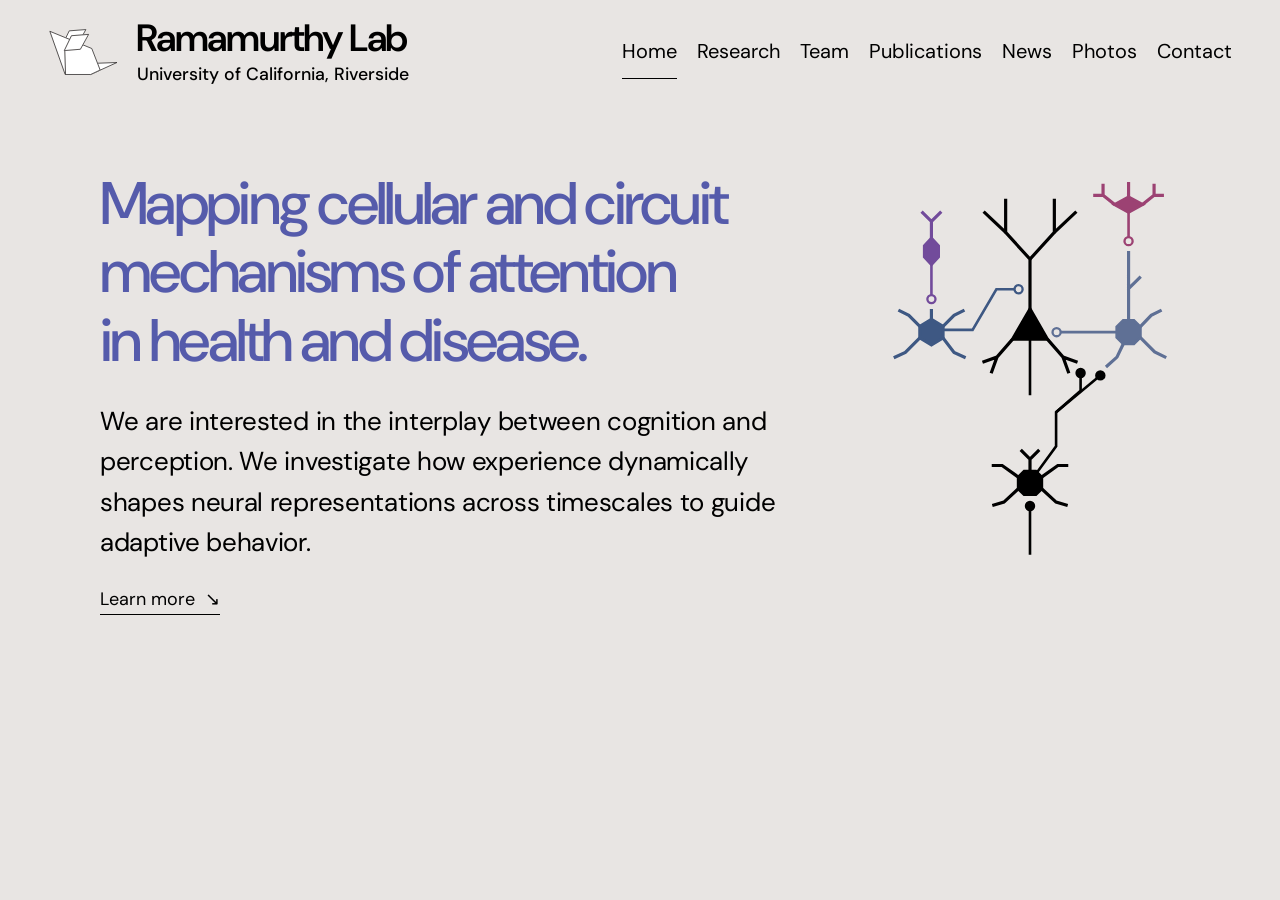
==== commit e748288c: "Keep all navigation tabs together with responsive header layout" ====
--- a/index.html
+++ b/index.html
@@ -10,7 +10,7 @@
   <link rel="icon" type="image/png" href="/assets/favicon-32.png?v=4" sizes="32x32">
   <link rel="icon" type="image/svg+xml" href="/assets/favicon.svg?v=4" sizes="any">
   <link rel="apple-touch-icon" href="/assets/apple-touch-icon.png?v=4" sizes="180x180">
-  <link rel="stylesheet" href="/styles.css?v=12">
+  <link rel="stylesheet" href="/styles.css?v=26">
   <script src="/script.js?v=2" defer></script>
   <link rel="canonical" href="https://ramamurthylab.github.io/">
 </head>
--- a/styles.css
+++ b/styles.css
@@ -81,14 +81,14 @@
 .wrap { width: min(var(--width), calc(100% - 96px)); margin-inline: auto; }
 .skip-link { position: absolute; top: -100px; left: 24px; padding: 10px 16px; background: var(--white); z-index: 20; }
 .skip-link:focus { top: 12px; }
-.site-header { min-height: 104px; display: flex; align-items: center; justify-content: space-between; gap: 32px; }
+.site-header { width: min(1280px, calc(100% - 96px)); min-height: 104px; display: flex; align-items: center; justify-content: space-between; gap: 32px; }
 .wordmark { display: inline-flex; align-items: center; flex-shrink: 0; gap: 16px; font-size: 38px; font-weight: 600; line-height: 1.1; text-decoration: none; letter-spacing: -1.2px; white-space: nowrap; }
 .wordmark-logo { display: block; width: 72px; height: auto; flex: none; }
 .wordmark-text { display: flex; flex-direction: column; align-items: flex-start; gap: 4px; }
 .wordmark-name { display: block; }
 .wordmark-affiliation { display: block; margin: 0; padding-left: 1.3502px; font-size: 17.66px; font-weight: 500; line-height: 1.3; letter-spacing: 0; color: var(--ink); }
-nav { display: flex; flex-wrap: wrap; column-gap: 28px; row-gap: 8px; align-items: center; justify-content: flex-end; }
-nav a { font-size: 22px; font-weight: 400; text-decoration: none; padding-block: 10px; border-bottom: 1px solid transparent; }
+nav { display: flex; flex-wrap: nowrap; column-gap: 20px; row-gap: 8px; align-items: center; justify-content: flex-end; }
+nav a { flex: none; white-space: nowrap; font-size: 20px; font-weight: 400; text-decoration: none; padding-block: 10px; border-bottom: 1px solid transparent; }
 nav a:hover, nav a[aria-current="page"] { border-bottom-color: currentColor; }
 .menu-toggle { display: none; }
 .hero { --circuit-column-width: clamp(240px, 26vw, 300px); display: grid; grid-template-columns: minmax(0, 1fr) var(--circuit-column-width); align-items: center; column-gap: 48px; padding-block: 66px 64px; }
@@ -298,6 +298,10 @@
 .lab-map-pin { background: transparent; border: 0; }
 .lab-map-pin svg { display: block; }
 .lab-map .leaflet-control-scale-line { border-color: #666; color: #555; background: #ffffffb8; }
+@media (min-width: 701px) and (max-width: 1200px) {
+  .site-header { flex-direction: column; align-items: flex-start; padding-block: 24px; gap: 12px; }
+  .site-header nav { width: 100%; justify-content: flex-start; }
+}
 @media (max-width: 1080px) {
   .wordmark { font-size: 30px; gap: 12px; }
   .wordmark-logo { width: 56px; }
@@ -328,7 +332,7 @@
   .wordmark-affiliation { font-size: 12.94px; padding-left: .98px; }
   .menu-toggle:not([hidden]) { display: flex; gap: 12px; padding: 5px 0 5px 12px; margin-left: auto; color: var(--accent); border: 0; background: none; font-size: 16px; align-items: center; cursor: pointer; }
   .menu-toggle span { font-size: 21px; line-height: 1; }
-  nav { width: 100%; justify-content: flex-start; column-gap: 18px; row-gap: 4px; padding-top: 10px; }
+  nav { width: 100%; flex-wrap: wrap; justify-content: flex-start; column-gap: 18px; row-gap: 4px; padding-top: 10px; }
   .js nav { display: none; }
   .js nav.is-open { display: flex; }
   nav a { font-size: 15px; }
@@ -411,4 +415,4 @@
 /* Center the framed animation against the complete text block. */
 @media (min-width: 851px) {
   .methods-media { align-self: center; }
-}+}
